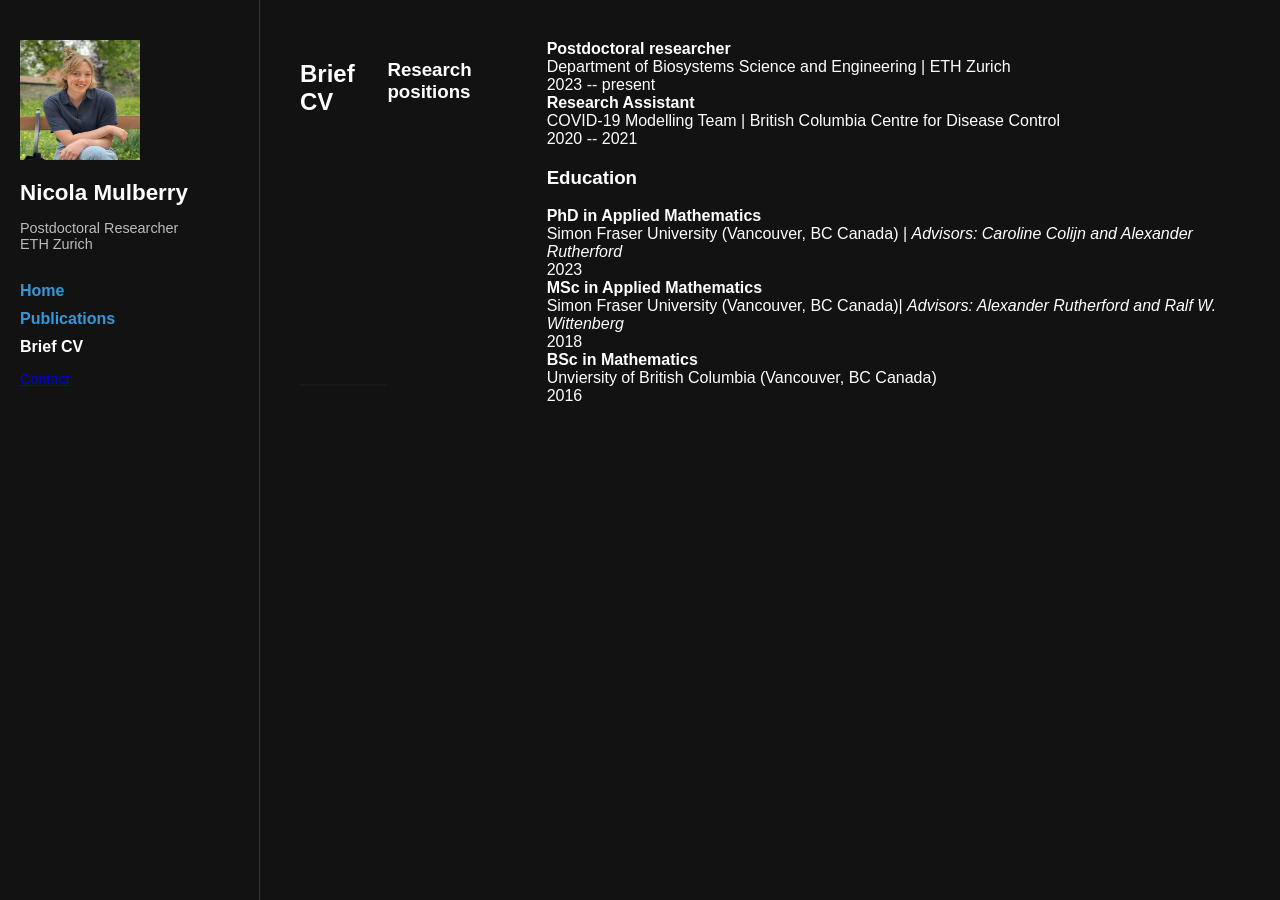
==== cv.html @ 35b5cea4 "add more pubs" ====
<!DOCTYPE html>
<html lang="en">
<head>
    <meta charset="UTF-8">
    <title>CV | Nicola Mulberry</title>
    <link rel="stylesheet" href="style.css">
</head>
<body>
<aside>
        <img src="nicola-pic.png" alt="Nicola Mulberry" class="profile-img">
        <h1>Nicola Mulberry</h1>
        <p>Postdoctoral Researcher <br> ETH Zurich</p>
        <nav>
            <a href="index.html">Home</a>
            <a href="publications.html">Publications</a>
            <a href="cv.html" class="active">Brief CV</a>
        </nav>
        <div class="contact-info">
            <p><a href="mailto:nmulberry@dbsee.ethz.ch">Contact</a></p>
        </div>
    </aside>
    <main>
        <h2>Brief CV</h2>
       <h3>Research positions</h3>
        <div class="entry">
            <div class="entry-content">
                <strong>Postdoctoral researcher</strong><br>
                Department of Biosystems Science and Engineering | ETH Zurich 
            </div>
            <div class="entry-date"> 2023 -- present</div>
          
            <div class="entry">
            <div class="entry-content">
                <strong>Research Assistant</strong><br>
                COVID-19 Modelling Team | British Columbia Centre for Disease Control 
            </div>
            <div class="entry-date"> 2020 -- 2021</div>

      
        <h3>Education</h3>
        <div class="entry">
            <div class="entry-content">
                <strong>PhD in Applied Mathematics</strong><br>
                Simon Fraser University (Vancouver, BC Canada) | <em>Advisors: Caroline Colijn and Alexander Rutherford</em>
            </div>
            <div class="entry-date"> 2023</div>
        </div>

        <div class="entry">
            <div class="entry-content">
                <strong>MSc in Applied Mathematics</strong><br>
                Simon Fraser University (Vancouver, BC Canada)| <em>Advisors: Alexander Rutherford and Ralf W. Wittenberg</em>
            </div>
            <div class="entry-date"> 2018</div>
        </div>
          <div class="entry">
            <div class="entry-content">
                <strong>BSc in Mathematics</strong><br>
                Unviersity of British Columbia (Vancouver, BC Canada)
            </div>
            <div class="entry-date"> 2016</div>
        </div>

    </main>
</body>
</html>
---- style.css ----
/* style.css */
body {
    background-color: #121212; /* Dark background */
    color: #ffffff;
    font-family: Arial, Helvetica, sans-serif; /* Basic fonts */
    margin: 0;
    display: flex;
}

/* Sidebar on the left */
aside {
    width: 260px;
    padding: 40px 20px;
    position: fixed;
    height: 100vh;
    box-sizing: border-box;
    border-right: 1px solid #333;
}

.profile-img {
    width: 120px;
    height: 120px;
    background-color: #333; /* Placeholder if image is missing */
    margin-bottom: 20px;
    display: block;
}

aside h1 {
    font-size: 1.4rem;
    margin: 10px 0;
}

aside p {
    font-size: 0.9rem;
    color: #bbb;
    margin-bottom: 30px;
}

nav a {
    display: block;
    color: #3498db;
    text-decoration: none;
    margin-bottom: 10px;
    font-weight: bold;
}

nav a:hover {
    text-decoration: underline;
}

nav a.active {
    color: #ffffff;
    text-decoration: none;
    pointer-events: none;
}

/* Content Area */
main {
    margin-left: 260px;
    width: 100%;
    padding: 40px;
    display: flex;
    justify-content: center;
}

/* The White Text Box */
.content-box {
    background-color: #ffffff;
    color: #1a1a1a;
    padding: 50px;
    width: 100%;
    max-width: 700px;
    min-height: 80vh;
    box-shadow: 10px 10px 0px #333; /* Basic block shadow */
}

h2 {
    border-bottom: 2px solid #1a1a1a;
    padding-bottom: 5px;
}

.pub-item {
    margin-bottom: 15px;
    line-height: 1.4;
}

/* Mobile adjustments */
@media (max-width: 768px) {
    body { flex-direction: column; }
    aside { width: 100%; position: relative; height: auto; border-right: none; border-bottom: 1px solid #333; }
    main { margin-left: 0; padding: 20px; }
    .content-box { padding: 20px; }
}
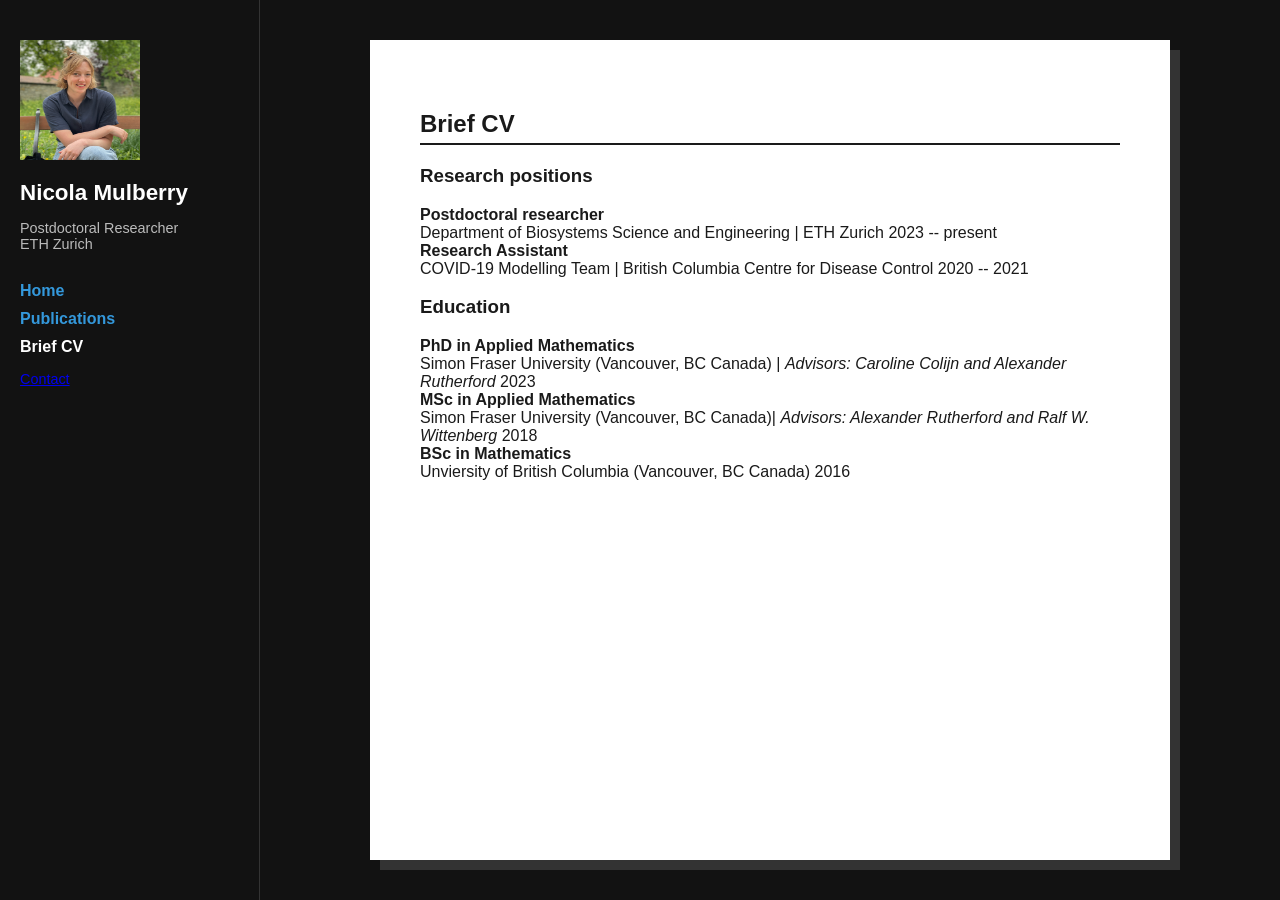
==== commit 5284ff02: "try fix layout" ====
--- a/cv.html
+++ b/cv.html
@@ -20,45 +20,36 @@
         </div>
     </aside>
     <main>
+        <div class="content-box">
         <h2>Brief CV</h2>
        <h3>Research positions</h3>
-        <div class="entry">
-            <div class="entry-content">
+            <div class="entry">
                 <strong>Postdoctoral researcher</strong><br>
                 Department of Biosystems Science and Engineering | ETH Zurich 
+            <span class="date"> 2023 -- present</span>
             </div>
-            <div class="entry-date"> 2023 -- present</div>
-          
             <div class="entry">
-            <div class="entry-content">
                 <strong>Research Assistant</strong><br>
                 COVID-19 Modelling Team | British Columbia Centre for Disease Control 
+            <span class="date"> 2020 -- 2021</span>
             </div>
-            <div class="entry-date"> 2020 -- 2021</div>
-
       
         <h3>Education</h3>
-        <div class="entry">
-            <div class="entry-content">
+            <div class="entry">
                 <strong>PhD in Applied Mathematics</strong><br>
                 Simon Fraser University (Vancouver, BC Canada) | <em>Advisors: Caroline Colijn and Alexander Rutherford</em>
-            </div>
-            <div class="entry-date"> 2023</div>
+            <span class="entry-date"> 2023</span>
         </div>
 
-        <div class="entry">
-            <div class="entry-content">
+            <div class="entry">
                 <strong>MSc in Applied Mathematics</strong><br>
                 Simon Fraser University (Vancouver, BC Canada)| <em>Advisors: Alexander Rutherford and Ralf W. Wittenberg</em>
+            <span class="date"> 2018</span>
             </div>
-            <div class="entry-date"> 2018</div>
-        </div>
-          <div class="entry">
-            <div class="entry-content">
+            <div class="entry">
                 <strong>BSc in Mathematics</strong><br>
                 Unviersity of British Columbia (Vancouver, BC Canada)
-            </div>
-            <div class="entry-date"> 2016</div>
+            <span class="date"> 2016</span>
         </div>
 
     </main>
--- a/style.css
+++ b/style.css
@@ -1,13 +1,13 @@
-/* style.css */
+
 body {
     background-color: #121212; /* Dark background */
     color: #ffffff;
-    font-family: Arial, Helvetica, sans-serif; /* Basic fonts */
+    font-family: Arial, Helvetica, sans-serif; 
     margin: 0;
     display: flex;
 }
 
-/* Sidebar on the left */
+/* Sidebar */
 aside {
     width: 260px;
     padding: 40px 20px;
@@ -20,7 +20,7 @@
 .profile-img {
     width: 120px;
     height: 120px;
-    background-color: #333; /* Placeholder if image is missing */
+    background-color: #333; 
     margin-bottom: 20px;
     display: block;
 }
@@ -54,7 +54,7 @@
     pointer-events: none;
 }
 
-/* Content Area */
+
 main {
     margin-left: 260px;
     width: 100%;
@@ -63,7 +63,7 @@
     justify-content: center;
 }
 
-/* The White Text Box */
+
 .content-box {
     background-color: #ffffff;
     color: #1a1a1a;
@@ -71,7 +71,7 @@
     width: 100%;
     max-width: 700px;
     min-height: 80vh;
-    box-shadow: 10px 10px 0px #333; /* Basic block shadow */
+    box-shadow: 10px 10px 0px #333; 
 }
 
 h2 {
@@ -84,10 +84,11 @@
     line-height: 1.4;
 }
 
-/* Mobile adjustments */
+/* mobile? */
 @media (max-width: 768px) {
     body { flex-direction: column; }
     aside { width: 100%; position: relative; height: auto; border-right: none; border-bottom: 1px solid #333; }
     main { margin-left: 0; padding: 20px; }
     .content-box { padding: 20px; }
 }
+
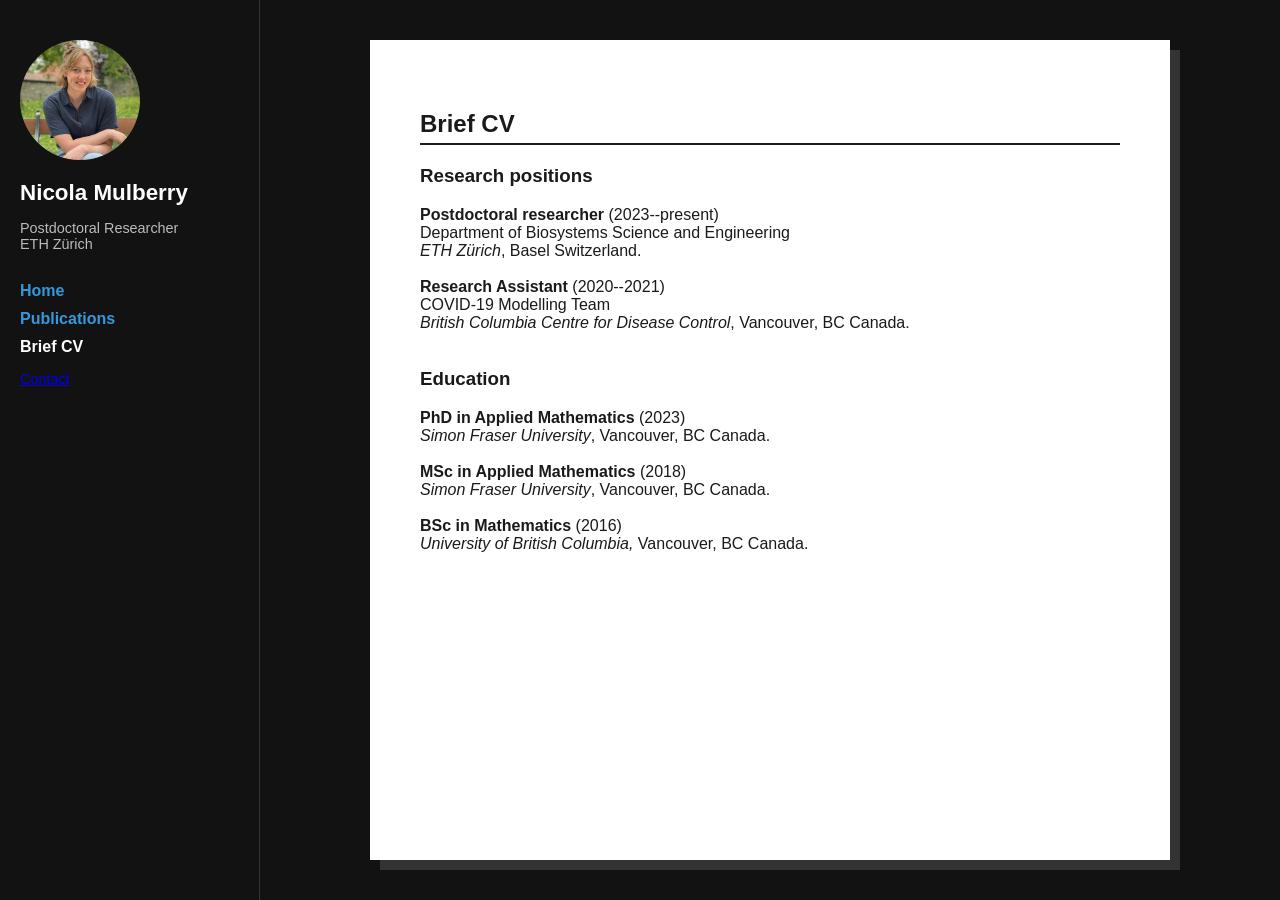
==== commit 2b0ddfbc: "final updates for now.." ====
--- a/cv.html
+++ b/cv.html
@@ -9,7 +9,7 @@
 <aside>
         <img src="nicola-pic.png" alt="Nicola Mulberry" class="profile-img">
         <h1>Nicola Mulberry</h1>
-        <p>Postdoctoral Researcher <br> ETH Zurich</p>
+        <p>Postdoctoral Researcher <br> ETH Z&uuml;rich</p>
         <nav>
             <a href="index.html">Home</a>
             <a href="publications.html">Publications</a>
@@ -24,33 +24,34 @@
         <h2>Brief CV</h2>
        <h3>Research positions</h3>
             <div class="entry">
-                <strong>Postdoctoral researcher</strong><br>
-                Department of Biosystems Science and Engineering | ETH Zurich 
-            <span class="date"> 2023 -- present</span>
+                <strong>Postdoctoral researcher</strong> (2023--present)<br>
+                Department of Biosystems Science and Engineering
+                <br> <em>ETH Z&uuml;rich</em>, Basel Switzerland. 
             </div>
+      <div><br></div>
             <div class="entry">
-                <strong>Research Assistant</strong><br>
-                COVID-19 Modelling Team | British Columbia Centre for Disease Control 
-            <span class="date"> 2020 -- 2021</span>
+                <strong>Research Assistant</strong> (2020--2021)<br>
+                COVID-19 Modelling Team <br> <em>British Columbia Centre for Disease Control</em>, Vancouver, BC Canada. 
             </div>
-      
+      <div><br></div>
         <h3>Education</h3>
             <div class="entry">
-                <strong>PhD in Applied Mathematics</strong><br>
-                Simon Fraser University (Vancouver, BC Canada) | <em>Advisors: Caroline Colijn and Alexander Rutherford</em>
-            <span class="entry-date"> 2023</span>
+                <strong>PhD in Applied Mathematics </strong> (2023)<br>
+                <em>Simon Fraser University</em>, Vancouver, BC Canada. <br>
         </div>
-
+<div>
+<br>
+</div>
             <div class="entry">
-                <strong>MSc in Applied Mathematics</strong><br>
-                Simon Fraser University (Vancouver, BC Canada)| <em>Advisors: Alexander Rutherford and Ralf W. Wittenberg</em>
-            <span class="date"> 2018</span>
+                <strong>MSc in Applied Mathematics</strong> (2018)<br>
+                <em>Simon Fraser University</em>, Vancouver, BC Canada. <br>
             </div>
+<div>
+<br>
+</div>
             <div class="entry">
-                <strong>BSc in Mathematics</strong><br>
-                Unviersity of British Columbia (Vancouver, BC Canada)
-            <span class="date"> 2016</span>
-        </div>
+                <strong>BSc in Mathematics</strong> (2016)<br>
+                <em>University of British Columbia,</em> Vancouver, BC Canada.       </div>
 
     </main>
 </body>
--- a/style.css
+++ b/style.css
@@ -20,6 +20,8 @@
 .profile-img {
     width: 120px;
     height: 120px;
+	object-fit: cover;
+	border-radius:50%;
     background-color: #333; 
     margin-bottom: 20px;
     display: block;
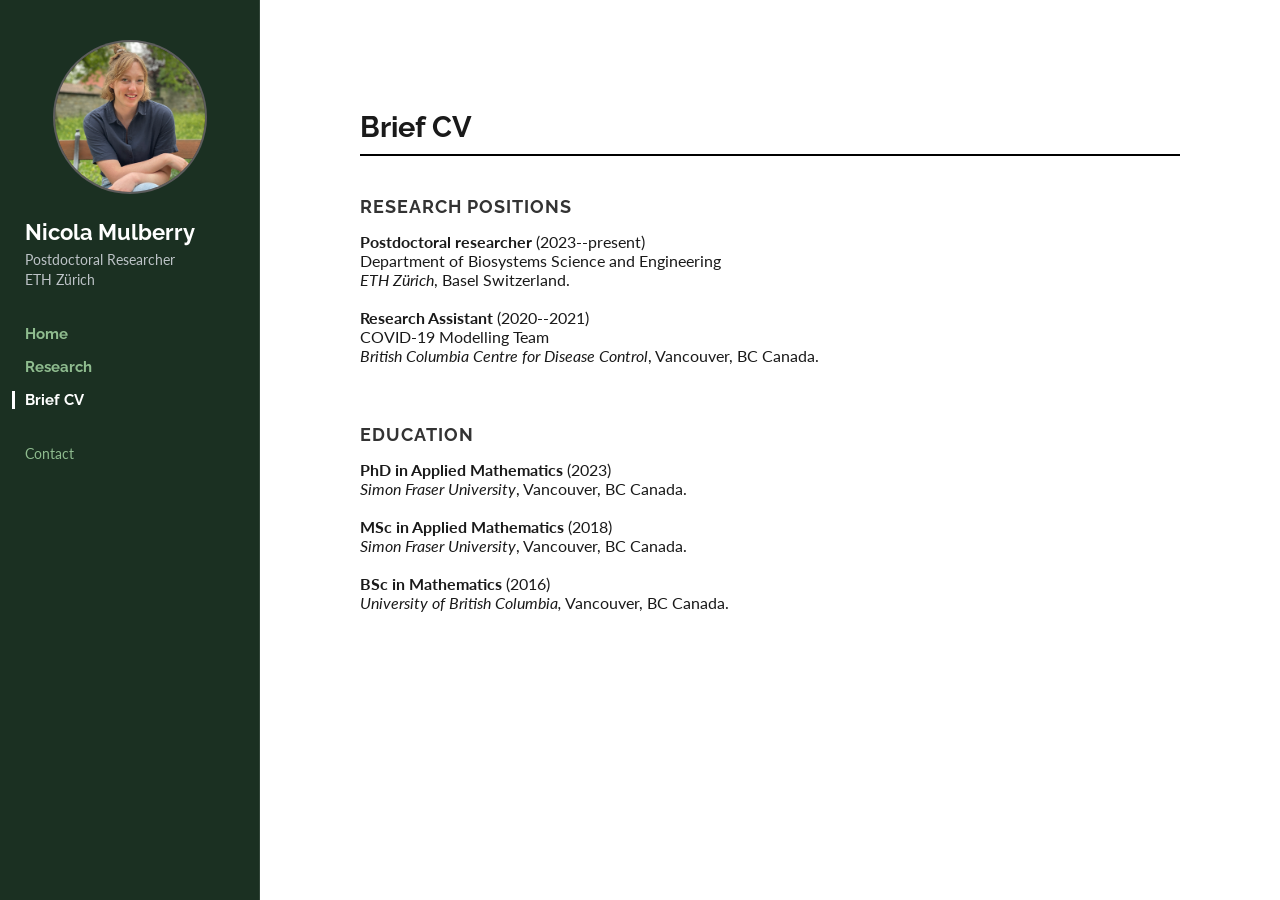
==== commit 6228312d: "change things up a bit" ====
--- a/cv.html
+++ b/cv.html
@@ -12,7 +12,7 @@
         <p>Postdoctoral Researcher <br> ETH Z&uuml;rich</p>
         <nav>
             <a href="index.html">Home</a>
-            <a href="publications.html">Publications</a>
+            <a href="publications.html">Research</a>
             <a href="cv.html" class="active">Brief CV</a>
         </nav>
         <div class="contact-info">
--- a/style.css
+++ b/style.css
@@ -1,96 +1,204 @@
+/* Import Google Fonts */
+@import url('https://fonts.googleapis.com/css2?family=Lato:ital,wght@0,400;0,700;1,400&family=Raleway:wght@400;700&display=swap');
+
+:root {
+    --sidebar-bg: #1b3022;      /* Forest Green */
+    --sidebar-text: #ecf0f1;
+    --link-color: #8fbc8f;      /* Muted Sea Green */
+    --link-hover: #ffffff;
+    --page-bg: #ffffff; /* #8fbc8f;*/
+    --content-bg: #ffffff;
+    --text-dark: #1a1a1a;
+}
 
 body {
-    background-color: #121212; /* Dark background */
-    color: #ffffff;
-    font-family: Arial, Helvetica, sans-serif; 
+    background-color: var(--page-bg);
     margin: 0;
+    padding: 0;
+    /* Main body font: Lato */
+    font-family: 'Lato', sans-serif;
     display: flex;
-}
-
-/* Sidebar */
+    min-height: 100vh;
+}
+
+/* SIDEBAR STYLING */
 aside {
     width: 260px;
-    padding: 40px 20px;
+    background-color: var(--sidebar-bg);
+    color: var(--sidebar-text);
+    padding: 40px 25px;
     position: fixed;
     height: 100vh;
     box-sizing: border-box;
-    border-right: 1px solid #333;
+    border-right: 1px solid rgba(255,255,255,0.1);
+    overflow-y: auto;
+    display: flex;
+    flex-direction: column;
+    align-items: flex-start; 
+    text-align: left;
 }
 
 .profile-img {
-    width: 120px;
-    height: 120px;
-	object-fit: cover;
-	border-radius:50%;
-    background-color: #333; 
-    margin-bottom: 20px;
-    display: block;
+    width: 150px;
+    height: 150px;
+    object-fit: cover;
+    border-radius: 50%;
+    display: block;
+    margin-left: auto;
+    margin-right: auto;
+    margin-bottom: 25px;
+    border: 2px solid rgba(255, 255, 255, 0.2);
+    background-color: #333;
 }
 
 aside h1 {
+    font-family: 'Raleway', sans-serif;
     font-size: 1.4rem;
-    margin: 10px 0;
+    font-weight: 700;
+    margin: 0 0 5px 0;
+    color: #ffffff;
 }
 
 aside p {
     font-size: 0.9rem;
-    color: #bbb;
-    margin-bottom: 30px;
-}
-
+    line-height: 1.4;
+    color: #bdc3c7;
+    margin: 0 0 35px 0;
+}
+/* sidebar links (Email, Google Scholar, etc.) */
+aside a {
+    color: var(--link-color);
+    text-decoration: none;
+    transition: color 0.2s;
+}
+
+aside a:hover {
+    color: var(--link-hover);
+    text-decoration: underline;
+}
+
+.contact-info {
+/*    margin-top: auto;*/ 
+    font-size: 0.85rem;
+    padding-top: 20px;
+}
+
+.content-box a {
+    color: #2e8b57; 
+    text-decoration: none;
+    font-weight: 700;
+}
+
+.content-box a:hover {
+    text-decoration: underline;
+}
+/* NAVIGATION */
 nav a {
     display: block;
-    color: #3498db;
-    text-decoration: none;
-    margin-bottom: 10px;
-    font-weight: bold;
+    color: var(--link-color);
+    text-decoration: none;
+    font-weight: 700;
+    font-size: 0.95rem;
+    margin-bottom: 15px;
+    transition: color 0.2s;
+    font-family: 'Raleway', sans-serif; 
 }
 
 nav a:hover {
+    color: var(--link-hover);
     text-decoration: underline;
 }
 
 nav a.active {
     color: #ffffff;
     text-decoration: none;
-    pointer-events: none;
-}
-
-
+    border-left: 3px solid #ffffff;
+    padding-left: 10px;
+    margin-left: -13px;
+}
+
+/* MAIN CONTENT AREA */
 main {
     margin-left: 260px;
-    width: 100%;
-    padding: 40px;
+    padding: 60px 40px;
+    flex: 1;
     display: flex;
     justify-content: center;
 }
 
-
 .content-box {
-    background-color: #ffffff;
-    color: #1a1a1a;
-    padding: 50px;
+    background-color: var(--content-bg);
+    color: var(--text-dark);
+    padding: 50px 60px;
     width: 100%;
-    max-width: 700px;
-    min-height: 80vh;
-    box-shadow: 10px 10px 0px #333; 
+    max-width: 950px;
+    min-height: 85vh;
+/*    box-shadow: 0 10px 40px rgba(0,0,0,0.4);*/
+    box-sizing: border-box;
+}
+
+/* TYPOGRAPHY IN CONTENT BOX */
+h2, h3 {
+    font-family: 'Raleway', sans-serif;
+    font-weight: 700;
 }
 
 h2 {
-    border-bottom: 2px solid #1a1a1a;
-    padding-bottom: 5px;
-}
-
-.pub-item {
+    font-size: 1.8rem;
+    border-bottom: 2px solid #000;
+    padding-bottom: 10px;
+    margin-top: 0;
+    margin-bottom: 30px;
+}
+
+h3 {
+    font-size: 1.1rem;
+    text-transform: uppercase;
+    letter-spacing: 1px;
+    margin-top: 40px;
     margin-bottom: 15px;
-    line-height: 1.4;
-}
-
-/* mobile? */
-@media (max-width: 768px) {
+    color: #333;
+}
+
+p {
+    line-height: 1.7;
+    margin-bottom: 20px;
+}
+
+/* LIST ITEMS (PUBLICATIONS & CV) */
+.pub-item, .cv-entry {
+    display: block;
+    margin-bottom: 10px; 
+    line-height: 1.7;
+    font-size: 0.85rem;
+}
+.date {
+    display: block;
+    font-weight: 700;
+    color: #666;
+    margin-top: 5px;
+    font-size: 0.9rem;
+}
+
+/* RESPONSIVE DESIGN */
+@media (max-width: 850px) {
     body { flex-direction: column; }
-    aside { width: 100%; position: relative; height: auto; border-right: none; border-bottom: 1px solid #333; }
+    aside {
+        width: 100%;
+        position: relative;
+        height: auto;
+        padding: 30px;
+        border-right: none;
+        border-bottom: 1px solid #333;
+        align-items: center; 
+        text-align: center;
+    }
     main { margin-left: 0; padding: 20px; }
-    .content-box { padding: 20px; }
-}
-
+    .content-box { padding: 30px 20px; }
+    nav a.active {
+        border-left: none;
+        border-bottom: 2px solid #fff;
+        padding-left: 0;
+        margin-left: 0;
+    }
+}
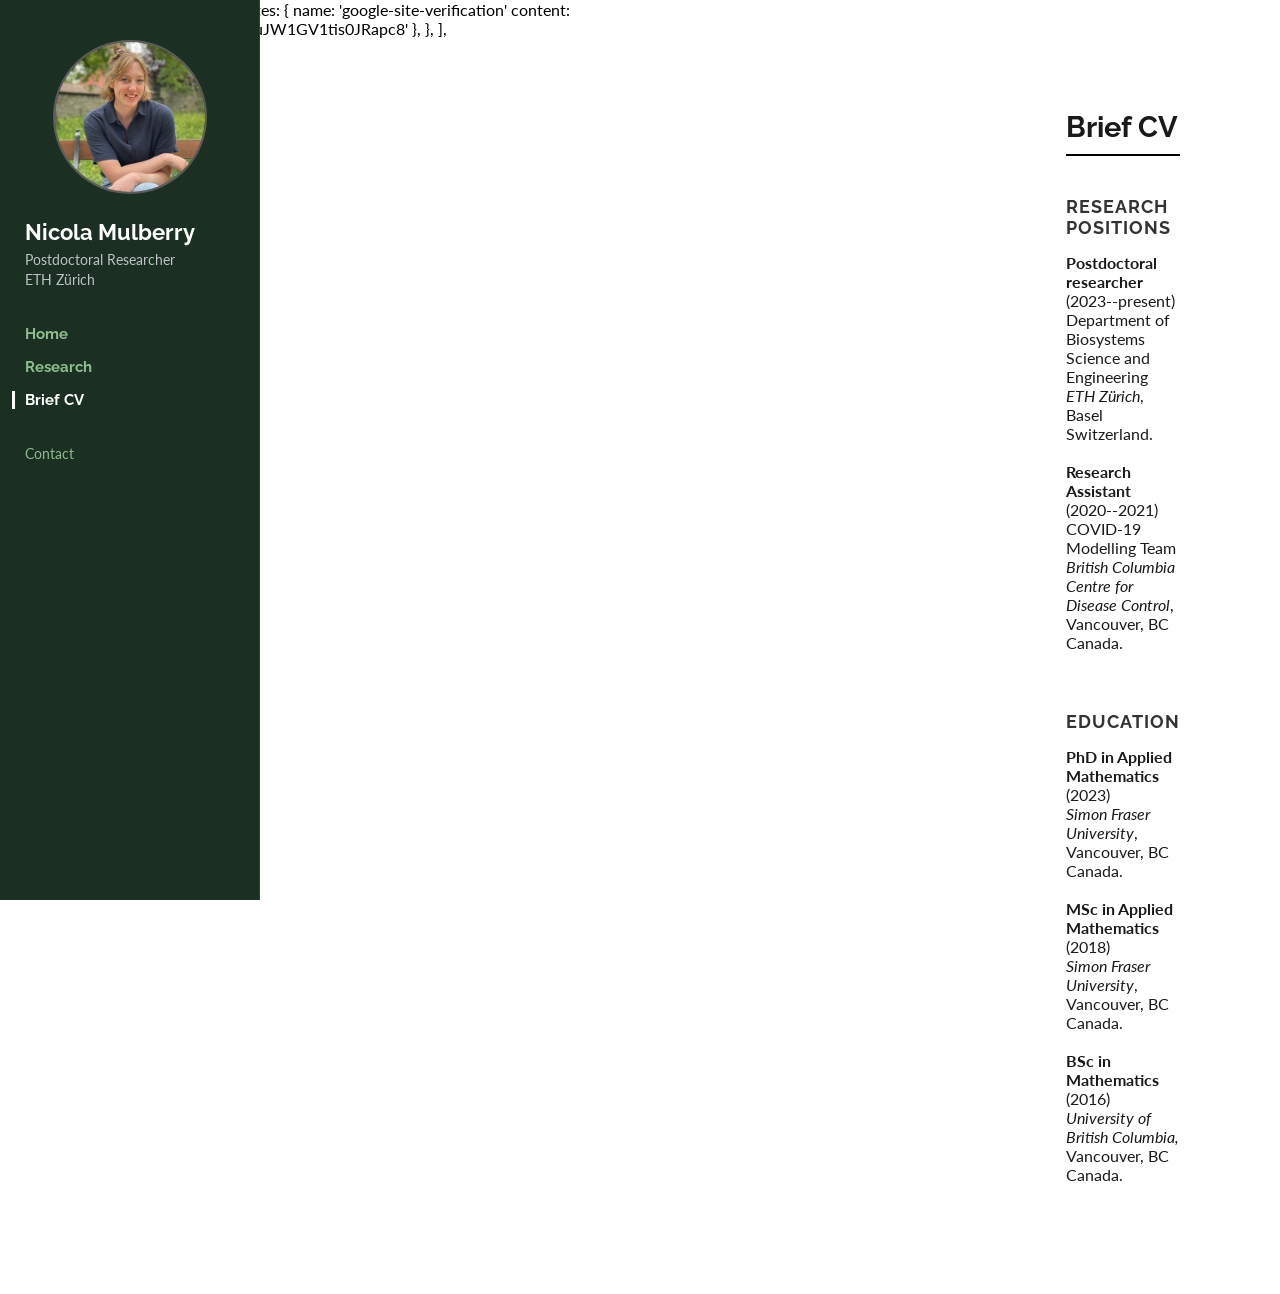
==== commit 15020248: "add meta tag" ====
--- a/cv.html
+++ b/cv.html
@@ -4,6 +4,15 @@
     <meta charset="UTF-8">
     <title>CV | Nicola Mulberry</title>
     <link rel="stylesheet" href="style.css">
+    headTags: [
+        {
+            tagName: 'meta',
+            attributes: {
+                name: 'google-site-verification'
+                content: '9b8hqe0N1MtMID0TUoAZSxxqVUuJW1GV1tis0JRapc8' 
+            },
+        },
+    ],
 </head>
 <body>
 <aside>
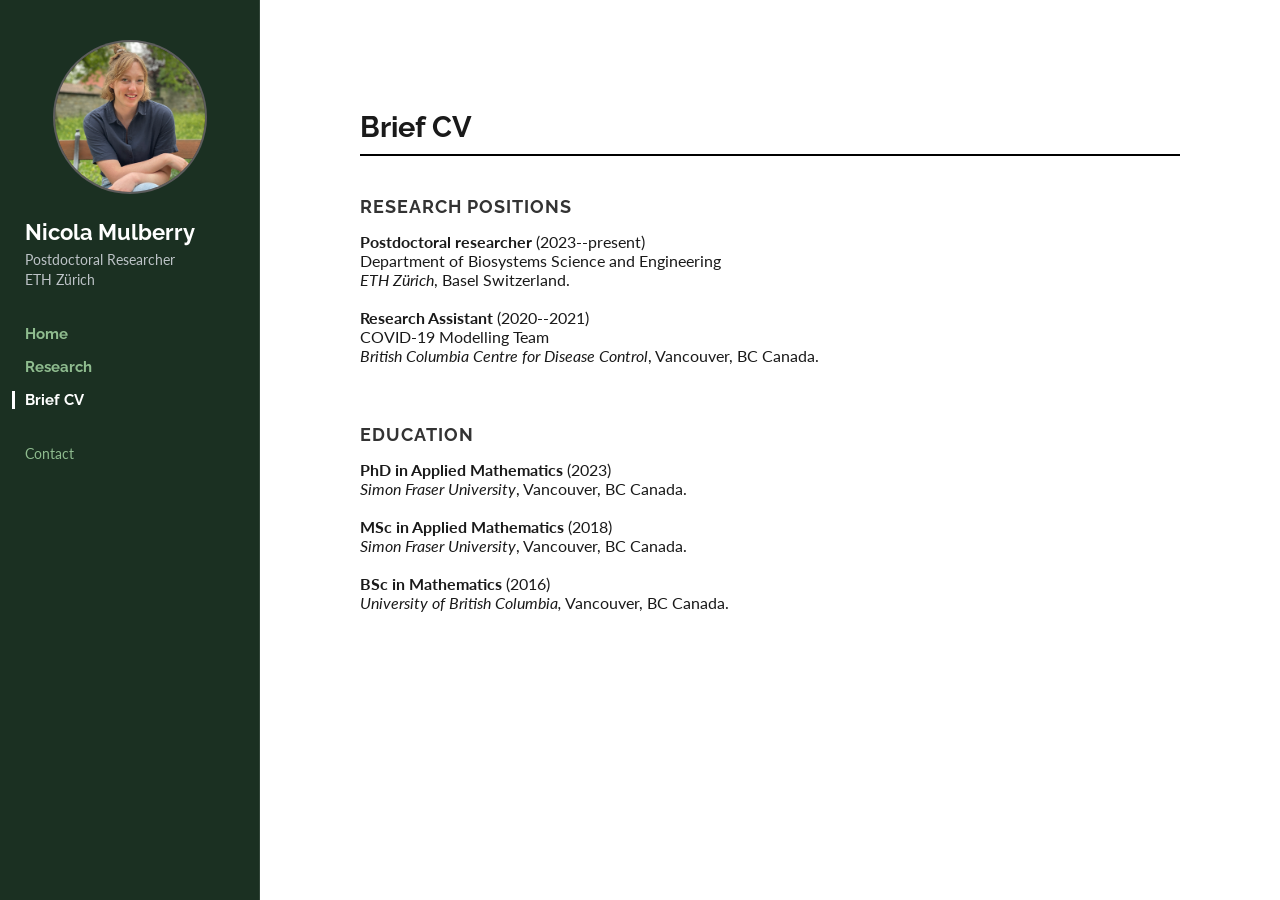
==== commit 9a0b2177: "add meta tag" ====
--- a/cv.html
+++ b/cv.html
@@ -4,15 +4,7 @@
     <meta charset="UTF-8">
     <title>CV | Nicola Mulberry</title>
     <link rel="stylesheet" href="style.css">
-    headTags: [
-        {
-            tagName: 'meta',
-            attributes: {
-                name: 'google-site-verification'
-                content: '9b8hqe0N1MtMID0TUoAZSxxqVUuJW1GV1tis0JRapc8' 
-            },
-        },
-    ],
+    <meta name="google-site-verification" content="9b8hqe0N1MtMID0TUoAZSxxqVUuJW1GV1tis0JRapc8" />
 </head>
 <body>
 <aside>
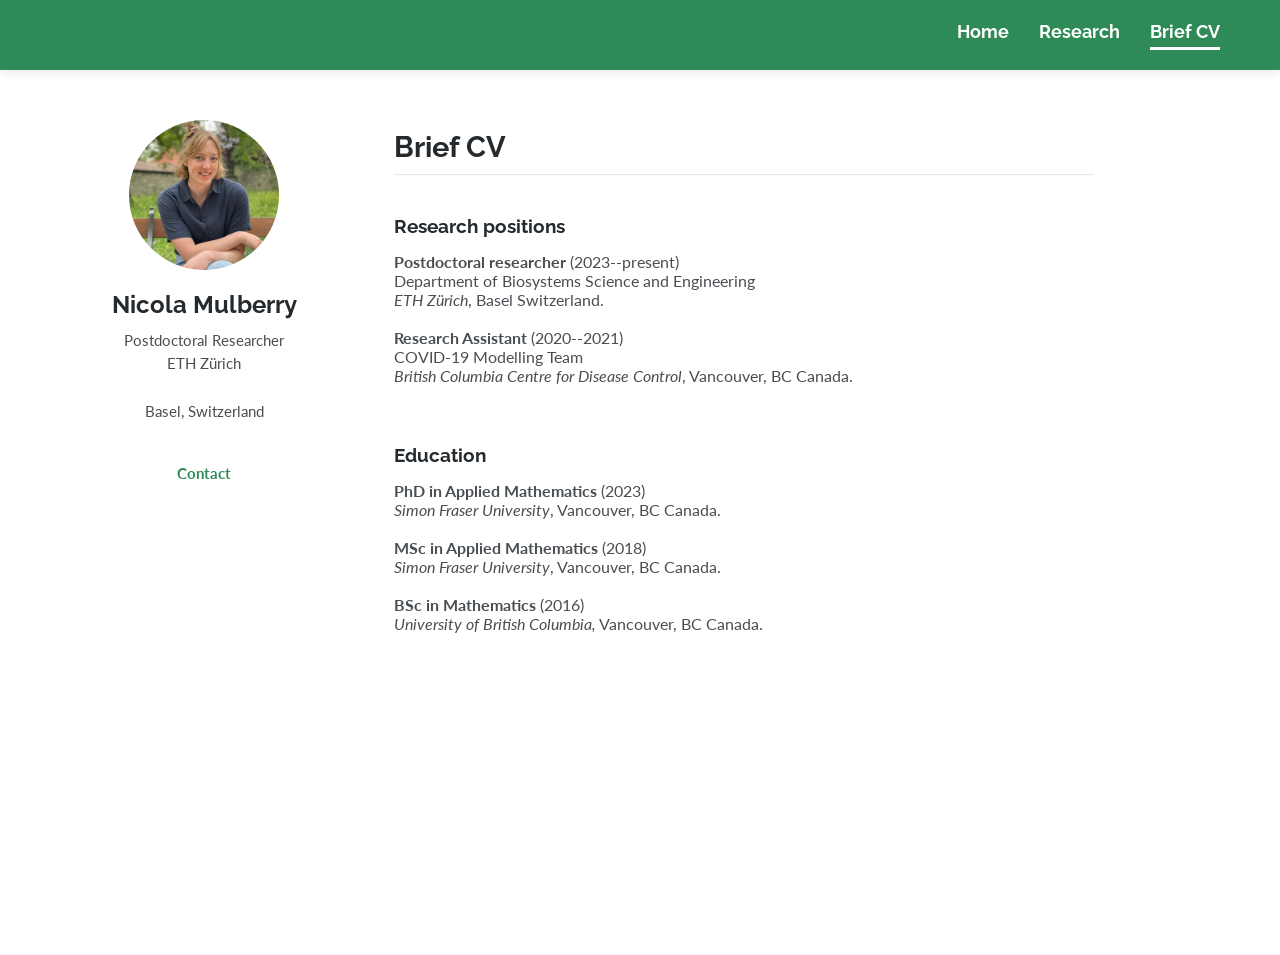
==== commit a178cff6: "change style" ====
--- a/cv.html
+++ b/cv.html
@@ -7,17 +7,20 @@
     <meta name="google-site-verification" content="9b8hqe0N1MtMID0TUoAZSxxqVUuJW1GV1tis0JRapc8" />
 </head>
 <body>
-<aside>
+	<header>
+        <nav>
+            <a href="index.html">Home</a>
+            <a href="publications.html">Research</a>
+            <a href="cv.html" class ="active">Brief CV</a>
+        </nav>
+	</header>
+	<aside>
         <img src="nicola-pic.png" alt="Nicola Mulberry" class="profile-img">
         <h1>Nicola Mulberry</h1>
         <p>Postdoctoral Researcher <br> ETH Z&uuml;rich</p>
-        <nav>
-            <a href="index.html">Home</a>
-            <a href="publications.html">Research</a>
-            <a href="cv.html" class="active">Brief CV</a>
-        </nav>
+		<p> Basel, Switzerland </p>
         <div class="contact-info">
-            <p><a href="mailto:nmulberry@dbsee.ethz.ch">Contact</a></p>
+            <p><a href="mailto:nmulberry@ethz.ch">Contact</a></p>
         </div>
     </aside>
     <main>
--- a/style.css
+++ b/style.css
@@ -1,41 +1,93 @@
 /* Import Google Fonts */
 @import url('https://fonts.googleapis.com/css2?family=Lato:ital,wght@0,400;0,700;1,400&family=Raleway:wght@400;700&display=swap');
 
+/* GLOBAL BOX SIZING */
+*, *::before, *::after {
+    box-sizing: border-box;
+}
+
 :root {
-    --sidebar-bg: #1b3022;      /* Forest Green */
-    --sidebar-text: #ecf0f1;
-    --link-color: #8fbc8f;      /* Muted Sea Green */
-    --link-hover: #ffffff;
-    --page-bg: #ffffff; /* #8fbc8f;*/
-    --content-bg: #ffffff;
-    --text-dark: #1a1a1a;
+    --page-bg: #ffffff;
+    --text-dark: #494e52;       
+    --heading-color: #252a2e;   
+    --link-color: #2e8b57;      /* Sea Green */
+    --link-hover: #1b5e20;      
+    --border-color: #e5e5e5;    
 }
 
 body {
     background-color: var(--page-bg);
+    color: var(--text-dark);
     margin: 0;
     padding: 0;
-    /* Main body font: Lato */
     font-family: 'Lato', sans-serif;
     display: flex;
     min-height: 100vh;
 }
 
-/* SIDEBAR STYLING */
+/* =========================================
+   TOP BAR & NAVIGATION STYLING 
+   ========================================= */
+header {
+    position: fixed;
+    top: 0;
+    left: 0;
+    width: 100%;
+    height: 70px;
+    background-color: seagreen; /* Changed to Sea Green */
+    display: flex;
+    align-items: center;
+    justify-content: flex-end; 
+    padding: 0 60px;
+    z-index: 1000;
+    box-shadow: 0 2px 10px rgba(0,0,0,0.1); /* Added a slight shadow for depth */
+}
+
+nav {
+    display: flex;
+    gap: 30px; 
+}
+
+nav a {
+    display: block;
+    color: #ffffff; /* Changed to white for contrast against green */
+    text-decoration: none;
+    font-weight: 700;
+    font-size: 1.1rem;
+    transition: color 0.2s, opacity 0.2s;
+    font-family: 'Raleway', sans-serif; 
+}
+
+nav a:hover {
+    color: #ffffff;
+    opacity: 0.8; /* Slight fade on hover instead of color change */
+}
+
+nav a.active {
+    color: #ffffff;
+    border-bottom: 3px solid #ffffff; /* White underline for active page */
+    padding-bottom: 5px;
+}
+
+/* =========================================
+   SIDEBAR STYLING
+   ========================================= */
 aside {
-    width: 260px;
-    background-color: var(--sidebar-bg);
-    color: var(--sidebar-text);
-    padding: 40px 25px;
+    width: 280px; 
+    background-color: transparent; 
+    color: var(--text-dark);
+    padding: 50px 30px;
     position: fixed;
-    height: 100vh;
-    box-sizing: border-box;
-    border-right: 1px solid rgba(255,255,255,0.1);
+    top: 70px; 
+    left: 5%; /* Pushes the sidebar inward toward the center */
+    height: calc(100vh - 70px);
     overflow-y: auto;
+    
+    /* Flexbox settings for centering */
     display: flex;
     flex-direction: column;
-    align-items: flex-start; 
-    text-align: left;
+    align-items: center;     
+    text-align: center;      
 }
 
 .profile-img {
@@ -44,32 +96,34 @@
     object-fit: cover;
     border-radius: 50%;
     display: block;
-    margin-left: auto;
-    margin-right: auto;
-    margin-bottom: 25px;
-    border: 2px solid rgba(255, 255, 255, 0.2);
-    background-color: #333;
+    margin-bottom: 20px;
+    transition: transform 0.2s ease;
+}
+
+.profile-img:hover {
+    transform: scale(1.02);
 }
 
 aside h1 {
     font-family: 'Raleway', sans-serif;
-    font-size: 1.4rem;
-    font-weight: 700;
-    margin: 0 0 5px 0;
-    color: #ffffff;
+    font-size: 1.5rem;
+    font-weight: 700;
+    margin: 0 0 10px 0;
+    color: var(--heading-color);
 }
 
 aside p {
-    font-size: 0.9rem;
-    line-height: 1.4;
-    color: #bdc3c7;
-    margin: 0 0 35px 0;
-}
-/* sidebar links (Email, Google Scholar, etc.) */
+    font-size: 0.95rem;
+    line-height: 1.5;
+    color: var(--text-dark);
+    margin: 0 0 25px 0;
+}
+
 aside a {
     color: var(--link-color);
     text-decoration: none;
     transition: color 0.2s;
+    font-weight: bold;
 }
 
 aside a:hover {
@@ -78,100 +132,79 @@
 }
 
 .contact-info {
-/*    margin-top: auto;*/ 
-    font-size: 0.85rem;
-    padding-top: 20px;
+    font-size: 0.9rem;
+    padding-top: 15px;
+    display: flex;
+    flex-direction: column;
+    gap: 10px; 
+}
+
+/* =========================================
+   MAIN CONTENT AREA 
+   ========================================= */
+main {
+    /* Offset by sidebar width (280px) + sidebar's left push (5%) */
+    margin-left: calc(280px + 5%); 
+    margin-top: 70px; 
+    padding: 60px 50px;
+    flex: 1;
+    display: flex;
+    justify-content: flex-start;
+}
+
+.content-box {
+    background-color: transparent;
+    color: var(--text-dark);
+    width: 100%;
+    max-width: 700px; /* Reduced from 850px to make it smaller/narrower */
+    min-height: 85vh;
 }
 
 .content-box a {
-    color: #2e8b57; 
+    color: var(--link-color); 
     text-decoration: none;
     font-weight: 700;
 }
 
 .content-box a:hover {
     text-decoration: underline;
-}
-/* NAVIGATION */
-nav a {
-    display: block;
-    color: var(--link-color);
-    text-decoration: none;
-    font-weight: 700;
-    font-size: 0.95rem;
-    margin-bottom: 15px;
-    transition: color 0.2s;
-    font-family: 'Raleway', sans-serif; 
-}
-
-nav a:hover {
-    color: var(--link-hover);
-    text-decoration: underline;
-}
-
-nav a.active {
-    color: #ffffff;
-    text-decoration: none;
-    border-left: 3px solid #ffffff;
-    padding-left: 10px;
-    margin-left: -13px;
-}
-
-/* MAIN CONTENT AREA */
-main {
-    margin-left: 260px;
-    padding: 60px 40px;
-    flex: 1;
-    display: flex;
-    justify-content: center;
-}
-
-.content-box {
-    background-color: var(--content-bg);
-    color: var(--text-dark);
-    padding: 50px 60px;
-    width: 100%;
-    max-width: 950px;
-    min-height: 85vh;
-/*    box-shadow: 0 10px 40px rgba(0,0,0,0.4);*/
-    box-sizing: border-box;
 }
 
 /* TYPOGRAPHY IN CONTENT BOX */
 h2, h3 {
     font-family: 'Raleway', sans-serif;
     font-weight: 700;
+    color: var(--heading-color);
 }
 
 h2 {
     font-size: 1.8rem;
-    border-bottom: 2px solid #000;
+    border-bottom: 1px solid var(--border-color); 
     padding-bottom: 10px;
     margin-top: 0;
     margin-bottom: 30px;
 }
 
 h3 {
-    font-size: 1.1rem;
-    text-transform: uppercase;
-    letter-spacing: 1px;
+    font-size: 1.2rem;
     margin-top: 40px;
     margin-bottom: 15px;
-    color: #333;
 }
 
 p {
     line-height: 1.7;
     margin-bottom: 20px;
+    font-size: 1.05rem;
 }
 
 /* LIST ITEMS (PUBLICATIONS & CV) */
 .pub-item, .cv-entry {
     display: block;
-    margin-bottom: 10px; 
-    line-height: 1.7;
-    font-size: 0.85rem;
-}
+    margin-bottom: 20px; 
+    line-height: 1.6;
+    font-size: 1rem;
+}
+
 .date {
     display: block;
     font-weight: 700;
@@ -180,25 +213,42 @@
     font-size: 0.9rem;
 }
 
-/* RESPONSIVE DESIGN */
+/* =========================================
+   RESPONSIVE DESIGN 
+   ========================================= */
 @media (max-width: 850px) {
+    header {
+        justify-content: center; 
+        padding: 0 20px;
+    }
+    
+    nav {
+        gap: 15px;
+    }
+    
     body { flex-direction: column; }
+    
     aside {
         width: 100%;
         position: relative;
+        top: 70px;
+        left: 0; /* Resets the left push for mobile */
         height: auto;
-        padding: 30px;
-        border-right: none;
-        border-bottom: 1px solid #333;
-        align-items: center; 
-        text-align: center;
-    }
-    main { margin-left: 0; padding: 20px; }
-    .content-box { padding: 30px 20px; }
-    nav a.active {
-        border-left: none;
-        border-bottom: 2px solid #fff;
-        padding-left: 0;
-        margin-left: 0;
-    }
-}
+        padding: 40px 20px 20px 20px;
+        border-bottom: 1px solid var(--border-color);
+    }
+    
+    main { 
+        margin-left: 0; /* Resets main offset for mobile */
+        margin-top: 0; 
+        padding: 30px 20px; 
+        justify-content: center;
+    }
+    
+    .contact-info {
+        flex-direction: row; 
+        flex-wrap: wrap;
+        justify-content: center;
+        gap: 15px;
+    }
+}
